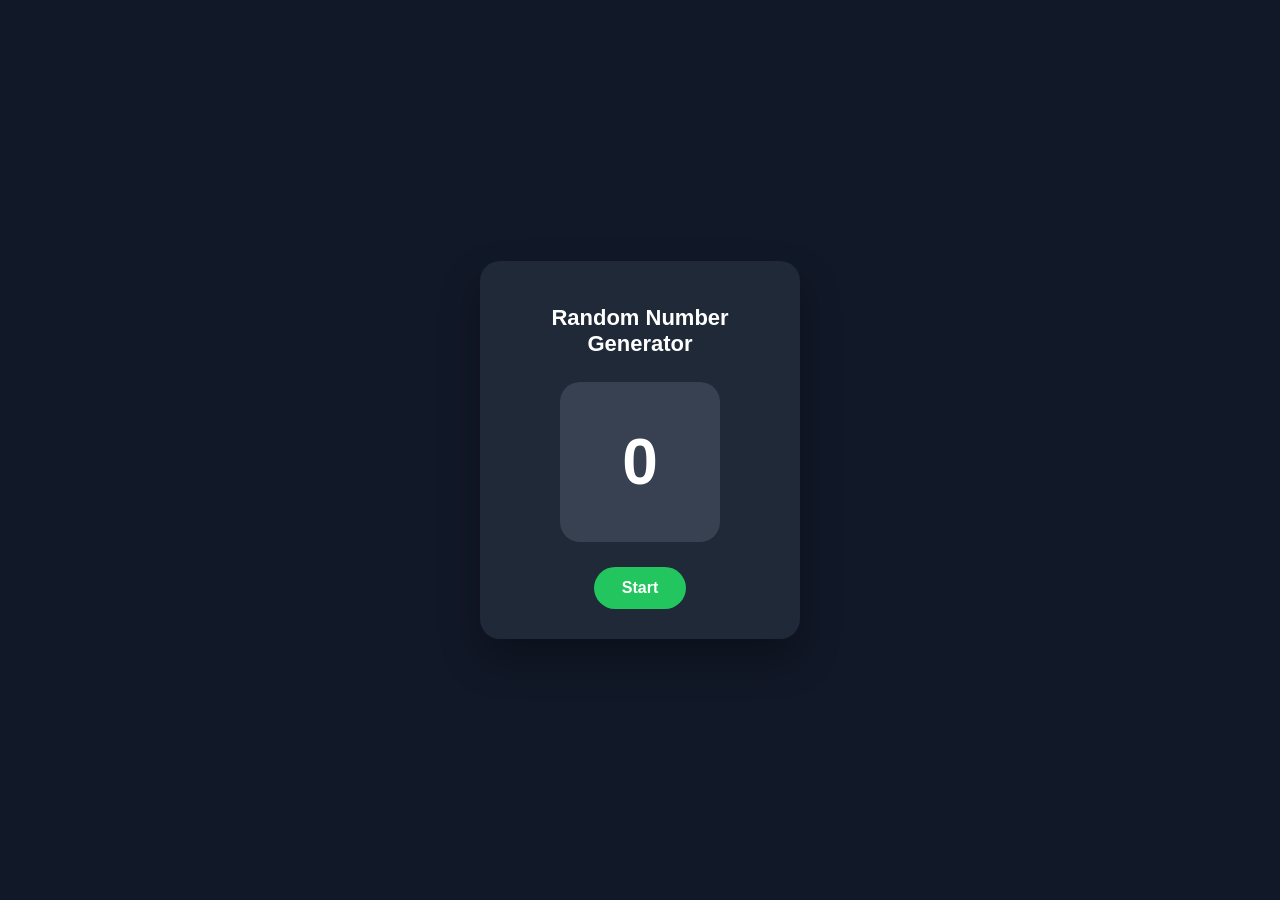
==== index.html @ 86f82bfa "testrepo add" ====
<!DOCTYPE html>
<html lang="en">
<head>
  <meta charset="UTF-8" />
  <meta name="viewport" content="width=device-width, initial-scale=1.0" />
  <title>Number Generator</title>
  <link rel="stylesheet" href="style.css" />
</head>
<body>

  <div class="app">
    <h1>Random Number Generator</h1>

    <div id="numberDisplay" class="number-box">0</div>

    <button id="toggleBtn">Start</button>
  </div>

  <!-- Modal -->
  <div id="modal" class="modal">
    <div class="modal-content">
      <h2>Final Generated Number</h2>
      <p id="finalNumber">0</p>
      <button id="closeModalBtn">Close</button>
    </div>
  </div>

  <script src="script.js"></script>
</body>
</html>
---- style.css ----
* {
  box-sizing: border-box;
}

body {
  margin: 0;
  font-family: Arial, sans-serif;
  background: #111827;
  color: white;
  height: 100vh;
  display: flex;
  justify-content: center;
  align-items: center;
}

.app {
  width: 320px;
  padding: 30px;
  background: #1f2937;
  border-radius: 20px;
  text-align: center;
  box-shadow: 0 20px 40px rgba(0, 0, 0, 0.3);
}

h1 {
  font-size: 22px;
  margin-bottom: 25px;
}

.number-box {
  width: 160px;
  height: 160px;
  margin: 0 auto 25px;
  border-radius: 20px;
  background: #374151;
  display: flex;
  justify-content: center;
  align-items: center;
  font-size: 64px;
  font-weight: bold;
}

button {
  border: none;
  padding: 12px 28px;
  border-radius: 999px;
  font-size: 16px;
  font-weight: bold;
  cursor: pointer;
  background: #22c55e;
  color: white;
}

button:hover {
  opacity: 0.9;
}

button.stop {
  background: #ef4444;
}

/* Modal */
.modal {
  position: fixed;
  top: 0;
  left: 0;
  width: 100%;
  height: 100%;
  background: rgba(0, 0, 0, 0.65);
  display: none;
  justify-content: center;
  align-items: center;
}

.modal.show {
  display: flex;
}

.modal-content {
  width: 300px;
  background: white;
  color: #111827;
  padding: 25px;
  border-radius: 18px;
  text-align: center;
}

.modal-content h2 {
  margin-top: 0;
  font-size: 20px;
}

#finalNumber {
  font-size: 56px;
  font-weight: bold;
  margin: 20px 0;
}

#closeModalBtn {
  background: #2563eb;
}
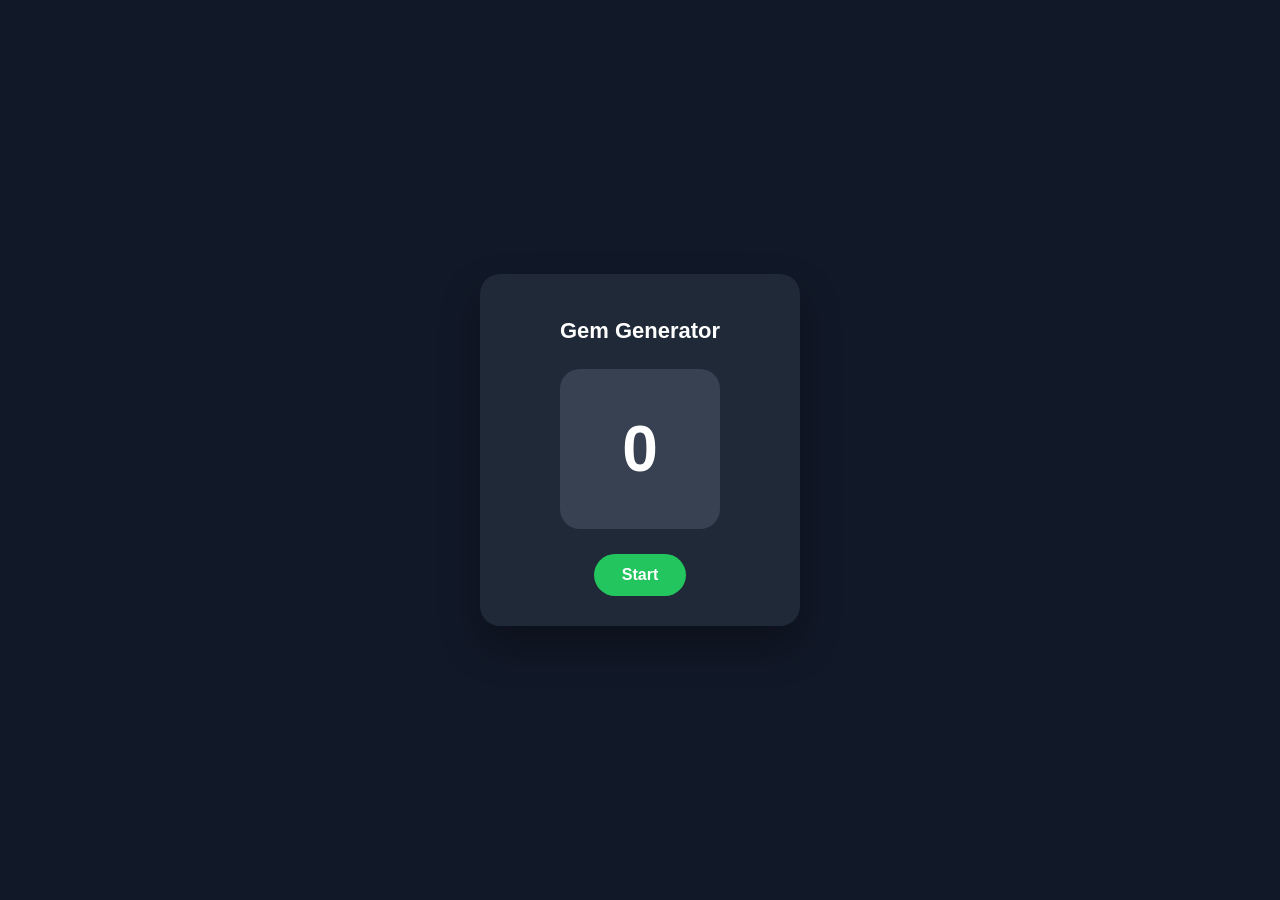
==== commit 2c3984bd: "Update titles" ====
--- a/index.html
+++ b/index.html
@@ -3,13 +3,13 @@
 <head>
   <meta charset="UTF-8" />
   <meta name="viewport" content="width=device-width, initial-scale=1.0" />
-  <title>Number Generator</title>
+  <title>Gem Generator</title>
   <link rel="stylesheet" href="style.css" />
 </head>
 <body>
 
   <div class="app">
-    <h1>Random Number Generator</h1>
+    <h1>Gem Generator</h1>
 
     <div id="numberDisplay" class="number-box">0</div>
 
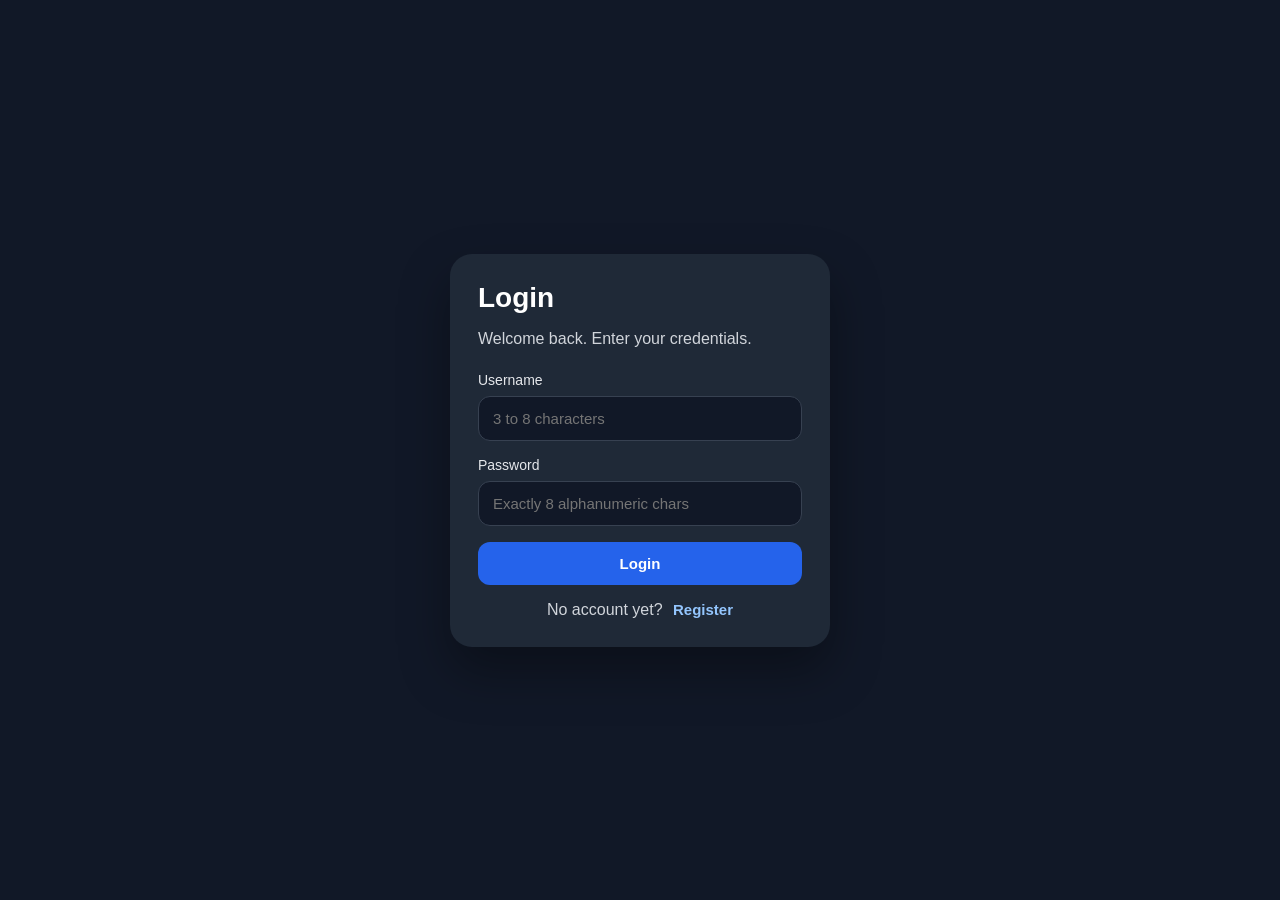
==== commit c0563d03: "updated" ====
--- a/index.html
+++ b/index.html
@@ -1,30 +1,12 @@
 <!DOCTYPE html>
 <html lang="en">
 <head>
-  <meta charset="UTF-8" />
-  <meta name="viewport" content="width=device-width, initial-scale=1.0" />
-  <title>Gem Generator</title>
-  <link rel="stylesheet" href="style.css" />
+    <meta charset="UTF-8">
+    <meta name="viewport" content="width=device-width, initial-scale=1.0">
+    <title>Faucet</title>
+    <script>
+        window.location.href = './frontend/auth.html';
+    </script>
 </head>
-<body>
-
-  <div class="app">
-    <h1>Gem Generator</h1>
-
-    <div id="numberDisplay" class="number-box">0</div>
-
-    <button id="toggleBtn">Start</button>
-  </div>
-
-  <!-- Modal -->
-  <div id="modal" class="modal">
-    <div class="modal-content">
-      <h2>Final Generated Number</h2>
-      <p id="finalNumber">0</p>
-      <button id="closeModalBtn">Close</button>
-    </div>
-  </div>
-
-  <script src="script.js"></script>
-</body>
+<body></body>
 </html>
